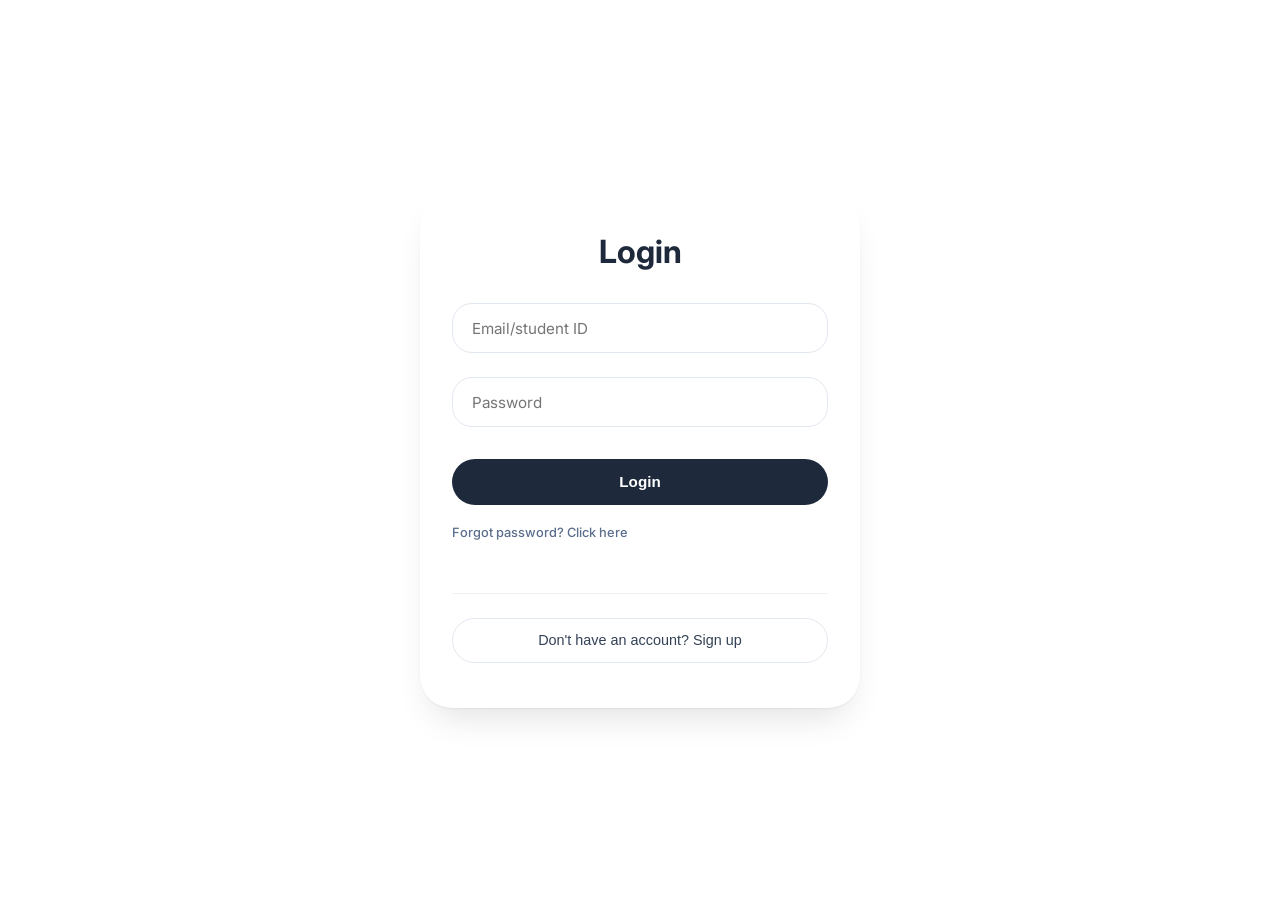
==== index.html @ a26625e7 "Add files via upload" ====
<!DOCTYPE html>
<html lang="en">
<head>
    <meta charset="UTF-8">
    <meta name="viewport" content="width=device-width, initial-scale=1.0">
    <title>College Canteen - Login</title>
    <link href="https://fonts.googleapis.com/css2?family=Inter:wght@400;500;600;700&display=swap" rel="stylesheet">
    <style>
        * {
            margin: 0;
            padding: 0;
            box-sizing: border-box;
        }

        .login-container {
            width: 100%;
            max-width: 440px;
            margin: 0 auto;
        }

        .login-card {
            background: #ffffff;
            border-radius: 32px;
            padding: 2.5rem 2rem 2.8rem;
            box-shadow: 0 20px 35px -12px rgba(0, 0, 0, 0.12), 0 1px 2px rgba(0, 0, 0, 0.05);
        }

        .login-card h1 {
            font-size: 2rem;
            font-weight: 700;
            color: #1e293b;
            margin-bottom: 2rem;
            text-align: center;
        }

        .input-group {
            margin-bottom: 1.5rem;
        }

        .input-group input {
            width: 100%;
            padding: 0.9rem 1.2rem;
            font-size: 0.95rem;
            font-family: 'Inter', sans-serif;
            border: 1.5px solid #e2e8f0;
            border-radius: 20px;
            outline: none;
            background-color: #ffffff;
            color: #0f172a;
            transition: all 0.2s ease;
        }

        .input-group input:focus {
            border-color: #94a3b8;
            box-shadow: 0 0 0 3px rgba(148, 163, 184, 0.15);
        }

        .login-btn {
            width: 100%;
            background-color: #1e293b;
            color: white;
            border: none;
            padding: 0.9rem;
            font-size: 0.95rem;
            font-weight: 600;
            border-radius: 40px;
            cursor: pointer;
            margin-top: 0.5rem;
            margin-bottom: 1rem;
            transition: all 0.25s ease;
        }

        .login-btn:hover {
            background-color: #0f172a;
            transform: scale(0.98);
        }

        .forgot-link {
            display: inline-block;
            font-size: 0.8rem;
            font-weight: 500;
            color: #5b6e8c;
            text-decoration: none;
            margin-bottom: 1.8rem;
        }

        .forgot-link:hover {
            color: #1e293b;
            text-decoration: underline;
        }

        .divider {
            height: 1px;
            background: #eef2f6;
            margin: 1.5rem 0 1.5rem 0;
        }

        .signup-btn {
            width: 100%;
            background: transparent;
            border: 1.5px solid #e2e8f0;
            padding: 0.85rem;
            font-size: 0.9rem;
            font-weight: 500;
            border-radius: 40px;
            cursor: pointer;
            color: #334155;
            transition: all 0.2s ease;
        }

        .signup-btn:hover {
            background-color: #f8fafc;
            border-color: #cbd5e1;
        }

        /* Error message styling */
        .error-message {
            color: #dc2626;
            font-size: 0.8rem;
            margin-top: -0.75rem;
            margin-bottom: 0.75rem;
            text-align: center;
            display: none;
        }

        .error-message.show {
            display: block;
        }
    </style>
</head>
<body style="background-image: url('images/background.jpg'); background-size: cover; background-position: center; background-repeat: no-repeat; font-family: 'Inter', sans-serif; min-height: 100vh; display: flex; align-items: center; justify-content: center; padding: 1.5rem;">

<div class="login-container">
    <div class="login-card">
        <h1>Login</h1>
        <form id="loginForm">
            <div class="input-group">
                <input type="text" id="emailInput" placeholder="Email/student ID" required>
            </div>
            <div class="input-group">
                <input type="password" id="passwordInput" placeholder="Password" required>
            </div>
            <div class="error-message" id="errorMessage">Invalid email or password. Please try again.</div>
            <button type="submit" class="login-btn">Login</button>
            <a href="#" class="forgot-link">Forgot password? Click here</a>
            <div class="divider"></div>
            <button type="button" class="signup-btn">Don't have an account? Sign up</button>
        </form>
    </div>
</div>

<script>
    // Get form elements
    const form = document.getElementById('loginForm');
    const emailInput = document.getElementById('emailInput');
    const passwordInput = document.getElementById('passwordInput');
    const errorMessage = document.getElementById('errorMessage');
    
    // Handle login form submission
    form.addEventListener('submit', function(e) {
        e.preventDefault();
        
        // Get input values
        const email = emailInput.value.trim();
        const password = passwordInput.value;
        
        // Check for specific credentials
        if (email === "projectcanteen@gmail.com" && password === "12345678") {
            // Redirect to menu.html
            window.location.href = "menu.html";
        } else {
            // Show error message
            errorMessage.classList.add('show');
            
            // Clear password field for security
            passwordInput.value = '';
            
            // Optional: shake animation for error
            const loginCard = document.querySelector('.login-card');
            loginCard.style.transform = 'translateX(5px)';
            setTimeout(() => {
                loginCard.style.transform = 'translateX(-5px)';
            }, 50);
            setTimeout(() => {
                loginCard.style.transform = 'translateX(3px)';
            }, 100);
            setTimeout(() => {
                loginCard.style.transform = 'translateX(-3px)';
            }, 150);
            setTimeout(() => {
                loginCard.style.transform = 'translateX(0)';
            }, 200);
        }
    });
    
    // Clear error message when user starts typing again
    emailInput.addEventListener('input', function() {
        errorMessage.classList.remove('show');
    });
    
    passwordInput.addEventListener('input', function() {
        errorMessage.classList.remove('show');
    });
    
    // Forgot password handler
    document.querySelector('.forgot-link')?.addEventListener('click', function(e) {
        e.preventDefault();
        alert('Password reset link will be sent to your registered email.');
    });
    
    // Sign up button handler
    document.querySelector('.signup-btn')?.addEventListener('click', function() {
        alert('Create a new account to get started with College Canteen!');
    });
</script>

</body>
</html>
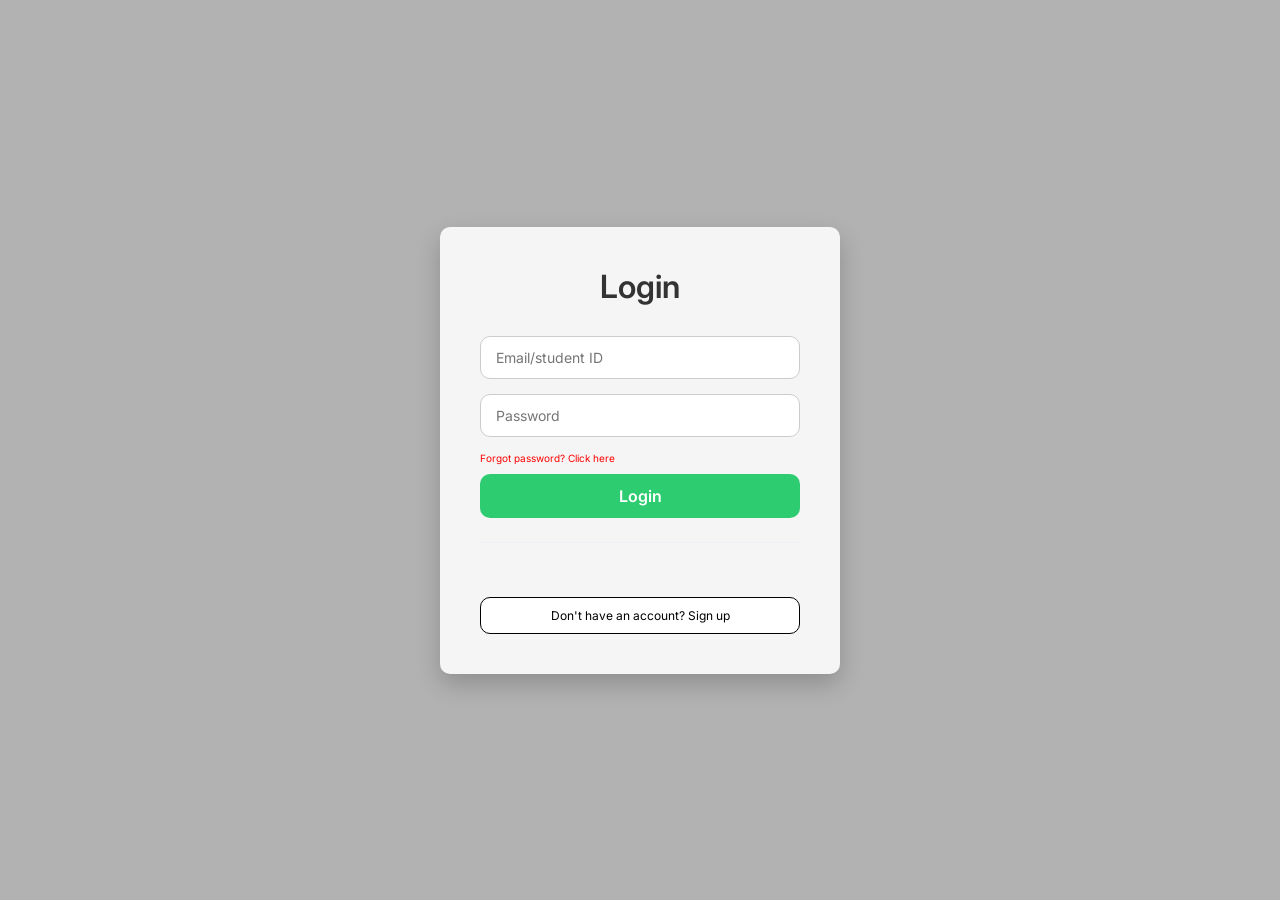
==== commit 2b993d79: "Update index.html" ====
--- a/index.html
+++ b/index.html
@@ -6,213 +6,208 @@
     <title>College Canteen - Login</title>
     <link href="https://fonts.googleapis.com/css2?family=Inter:wght@400;500;600;700&display=swap" rel="stylesheet">
     <style>
+        /* CSS Reset & Base Styles */
         * {
             margin: 0;
             padding: 0;
             box-sizing: border-box;
-        }
-
-        .login-container {
-            width: 100%;
-            max-width: 440px;
-            margin: 0 auto;
-        }
-
-        .login-card {
-            background: #ffffff;
-            border-radius: 32px;
-            padding: 2.5rem 2rem 2.8rem;
-            box-shadow: 0 20px 35px -12px rgba(0, 0, 0, 0.12), 0 1px 2px rgba(0, 0, 0, 0.05);
-        }
-
-        .login-card h1 {
+            font-family: 'Inter', sans-serif;
+        }
+
+        body {
+            /* Combines the background image and the dark overlay from your CSS */
+            background: linear-gradient(rgba(0,0,0,0.3), rgba(0,0,0,0.3)), url('images/background.jpg');
+            background-size: cover;
+            background-position: center;
+            background-repeat: no-repeat;
+            min-height: 100vh;
+            display: flex;
+            align-items: center;
+            justify-content: center;
+            padding: 1.5rem;
+        }
+
+        /* Login Card Container */
+        .login-box {
+            background-color: #F5F5F5;
+            width: 100%;
+            max-width: 400px;
+            padding: 40px;
+            border-radius: 10px; /* Your requested radius */
+            text-align: center;
+            box-shadow: 0 10px 25px rgba(0,0,0,0.2);
+        }
+
+        h1 {
+            margin-bottom: 30px;
+            color: #333;
+            font-weight: 600;
             font-size: 2rem;
-            font-weight: 700;
-            color: #1e293b;
-            margin-bottom: 2rem;
-            text-align: center;
         }
 
         .input-group {
-            margin-bottom: 1.5rem;
-        }
-
-        .input-group input {
-            width: 100%;
-            padding: 0.9rem 1.2rem;
-            font-size: 0.95rem;
-            font-family: 'Inter', sans-serif;
-            border: 1.5px solid #e2e8f0;
-            border-radius: 20px;
+            margin-bottom: 15px;
+            position: relative;
+            text-align: left;
+        }
+
+        input {
+            width: 100%;
+            padding: 12px 15px;
+            border-radius: 10px; /* Your requested radius */
+            border: 1px solid #ccc;
             outline: none;
+            font-size: 14px;
             background-color: #ffffff;
-            color: #0f172a;
             transition: all 0.2s ease;
         }
 
-        .input-group input:focus {
+        input:focus {
             border-color: #94a3b8;
             box-shadow: 0 0 0 3px rgba(148, 163, 184, 0.15);
         }
 
+        /* Error message styling from HTML code */
+        .error-message {
+            color: #dc2626;
+            font-size: 0.8rem;
+            margin-top: -0.5rem;
+            margin-bottom: 1rem;
+            text-align: center;
+            display: none;
+        }
+
+        .error-message.show {
+            display: block;
+        }
+
+        /* Buttons */
         .login-btn {
             width: 100%;
-            background-color: #1e293b;
+            padding: 12px;
+            background-color: #2DCC70; /* Your Green Code */
             color: white;
             border: none;
-            padding: 0.9rem;
-            font-size: 0.95rem;
+            border-radius: 10px; /* Your requested radius */
+            font-size: 16px;
             font-weight: 600;
-            border-radius: 40px;
             cursor: pointer;
-            margin-top: 0.5rem;
-            margin-bottom: 1rem;
+            margin-top: 10px;
             transition: all 0.25s ease;
         }
 
         .login-btn:hover {
-            background-color: #0f172a;
+            filter: brightness(90%);
             transform: scale(0.98);
         }
 
-        .forgot-link {
-            display: inline-block;
-            font-size: 0.8rem;
-            font-weight: 500;
-            color: #5b6e8c;
+        .forgot-pass {
+            display: block;
+            margin-top: 10px;
+            font-size: 10px;
+            color: red;
             text-decoration: none;
-            margin-bottom: 1.8rem;
-        }
-
-        .forgot-link:hover {
-            color: #1e293b;
+            text-align: left;
+        }
+
+        .forgot-pass:hover {
             text-decoration: underline;
+        }
+
+        .signup-link {
+            width: 100%;
+            background: white;
+            border: 1px solid #000;
+            padding: 10px;
+            border-radius: 10px;
+            margin-top: 30px;
+            cursor: pointer;
+            font-size: 12px;
+            transition: background-color 0.2s;
+        }
+
+        .signup-link:hover {
+            background-color: #f8fafc;
         }
 
         .divider {
             height: 1px;
             background: #eef2f6;
-            margin: 1.5rem 0 1.5rem 0;
-        }
-
-        .signup-btn {
-            width: 100%;
-            background: transparent;
-            border: 1.5px solid #e2e8f0;
-            padding: 0.85rem;
-            font-size: 0.9rem;
-            font-weight: 500;
-            border-radius: 40px;
-            cursor: pointer;
-            color: #334155;
-            transition: all 0.2s ease;
-        }
-
-        .signup-btn:hover {
-            background-color: #f8fafc;
-            border-color: #cbd5e1;
-        }
-
-        /* Error message styling */
-        .error-message {
-            color: #dc2626;
-            font-size: 0.8rem;
-            margin-top: -0.75rem;
-            margin-bottom: 0.75rem;
-            text-align: center;
-            display: none;
-        }
-
-        .error-message.show {
-            display: block;
+            margin: 1.5rem 0;
         }
     </style>
 </head>
-<body style="background-image: url('images/background.jpg'); background-size: cover; background-position: center; background-repeat: no-repeat; font-family: 'Inter', sans-serif; min-height: 100vh; display: flex; align-items: center; justify-content: center; padding: 1.5rem;">
-
-<div class="login-container">
-    <div class="login-card">
-        <h1>Login</h1>
-        <form id="loginForm">
-            <div class="input-group">
-                <input type="text" id="emailInput" placeholder="Email/student ID" required>
-            </div>
-            <div class="input-group">
-                <input type="password" id="passwordInput" placeholder="Password" required>
-            </div>
-            <div class="error-message" id="errorMessage">Invalid email or password. Please try again.</div>
-            <button type="submit" class="login-btn">Login</button>
-            <a href="#" class="forgot-link">Forgot password? Click here</a>
-            <div class="divider"></div>
-            <button type="button" class="signup-btn">Don't have an account? Sign up</button>
-        </form>
-    </div>
+<body>
+
+<div class="login-box">
+    <h1>Login</h1>
+    <form id="loginForm">
+        <div class="input-group">
+            <input type="text" id="emailInput" placeholder="Email/student ID" required>
+        </div>
+        <div class="input-group">
+            <input type="password" id="passwordInput" placeholder="Password" required>
+        </div>
+        
+        <!-- Logic for error display -->
+        <div class="error-message" id="errorMessage">Invalid email or password. Please try again.</div>
+        
+        <a href="#" class="forgot-pass">Forgot password? Click here</a>
+        
+        <button type="submit" class="login-btn">Login</button>
+        
+        <div class="divider"></div>
+        
+        <button type="button" class="signup-link">Don't have an account? Sign up</button>
+    </form>
 </div>
 
 <script>
-    // Get form elements
     const form = document.getElementById('loginForm');
     const emailInput = document.getElementById('emailInput');
     const passwordInput = document.getElementById('passwordInput');
     const errorMessage = document.getElementById('errorMessage');
     
-    // Handle login form submission
     form.addEventListener('submit', function(e) {
         e.preventDefault();
         
-        // Get input values
         const email = emailInput.value.trim();
         const password = passwordInput.value;
         
-        // Check for specific credentials
+        // Credentials check
         if (email === "projectcanteen@gmail.com" && password === "12345678") {
-            // Redirect to menu.html
             window.location.href = "menu.html";
         } else {
-            // Show error message
             errorMessage.classList.add('show');
-            
-            // Clear password field for security
             passwordInput.value = '';
             
-            // Optional: shake animation for error
-            const loginCard = document.querySelector('.login-card');
-            loginCard.style.transform = 'translateX(5px)';
-            setTimeout(() => {
-                loginCard.style.transform = 'translateX(-5px)';
-            }, 50);
-            setTimeout(() => {
-                loginCard.style.transform = 'translateX(3px)';
-            }, 100);
-            setTimeout(() => {
-                loginCard.style.transform = 'translateX(-3px)';
-            }, 150);
-            setTimeout(() => {
-                loginCard.style.transform = 'translateX(0)';
-            }, 200);
+            // Shake effect logic
+            const loginCard = document.querySelector('.login-box');
+            loginCard.style.transition = 'transform 0.1s';
+            
+            const sequence = [5, -5, 3, -3, 0];
+            sequence.forEach((pos, i) => {
+                setTimeout(() => {
+                    loginCard.style.transform = `translateX(${pos}px)`;
+                }, i * 50);
+            });
         }
     });
     
-    // Clear error message when user starts typing again
-    emailInput.addEventListener('input', function() {
-        errorMessage.classList.remove('show');
+    // Clear error on type
+    [emailInput, passwordInput].forEach(input => {
+        input.addEventListener('input', () => errorMessage.classList.remove('show'));
     });
     
-    passwordInput.addEventListener('input', function() {
-        errorMessage.classList.remove('show');
-    });
-    
-    // Forgot password handler
-    document.querySelector('.forgot-link')?.addEventListener('click', function(e) {
+    document.querySelector('.forgot-pass').addEventListener('click', (e) => {
         e.preventDefault();
         alert('Password reset link will be sent to your registered email.');
     });
-    
-    // Sign up button handler
-    document.querySelector('.signup-btn')?.addEventListener('click', function() {
+
+    document.querySelector('.signup-link').addEventListener('click', () => {
         alert('Create a new account to get started with College Canteen!');
     });
 </script>
 
 </body>
-</html>+</html>
